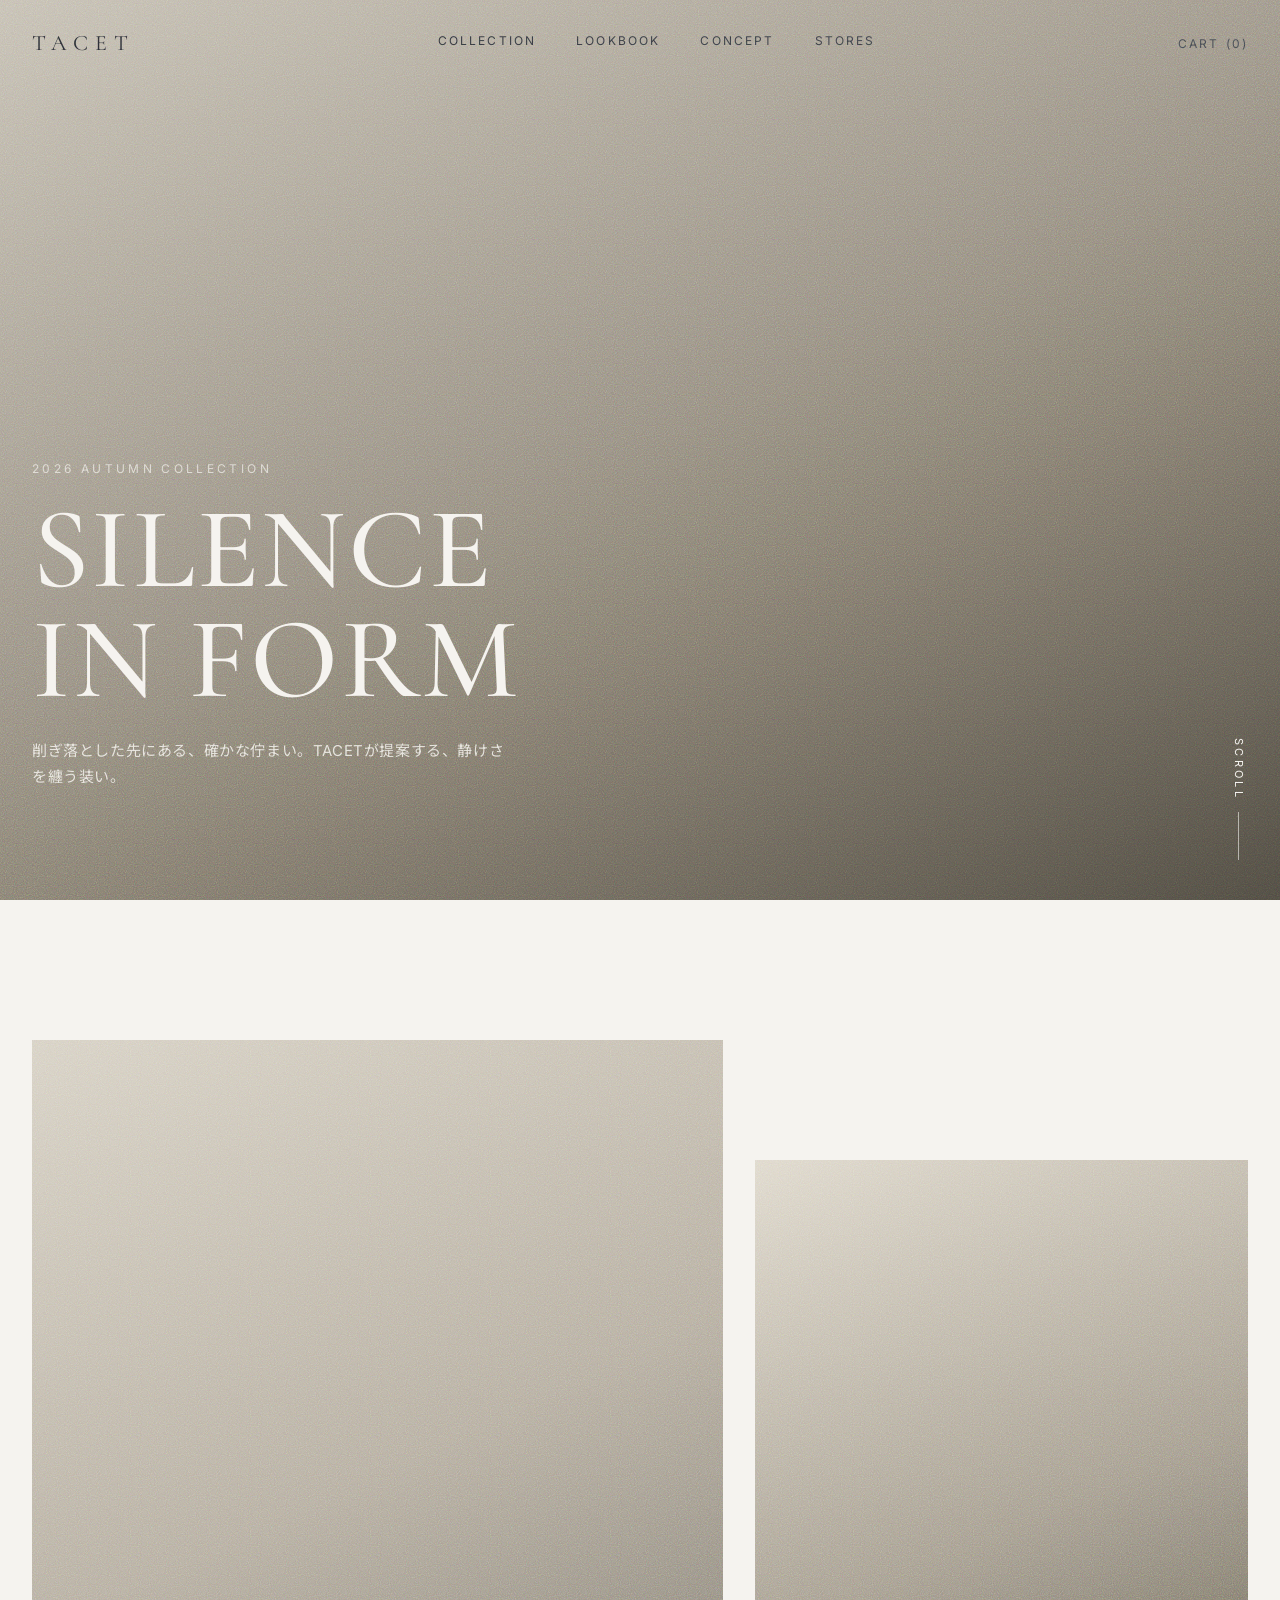
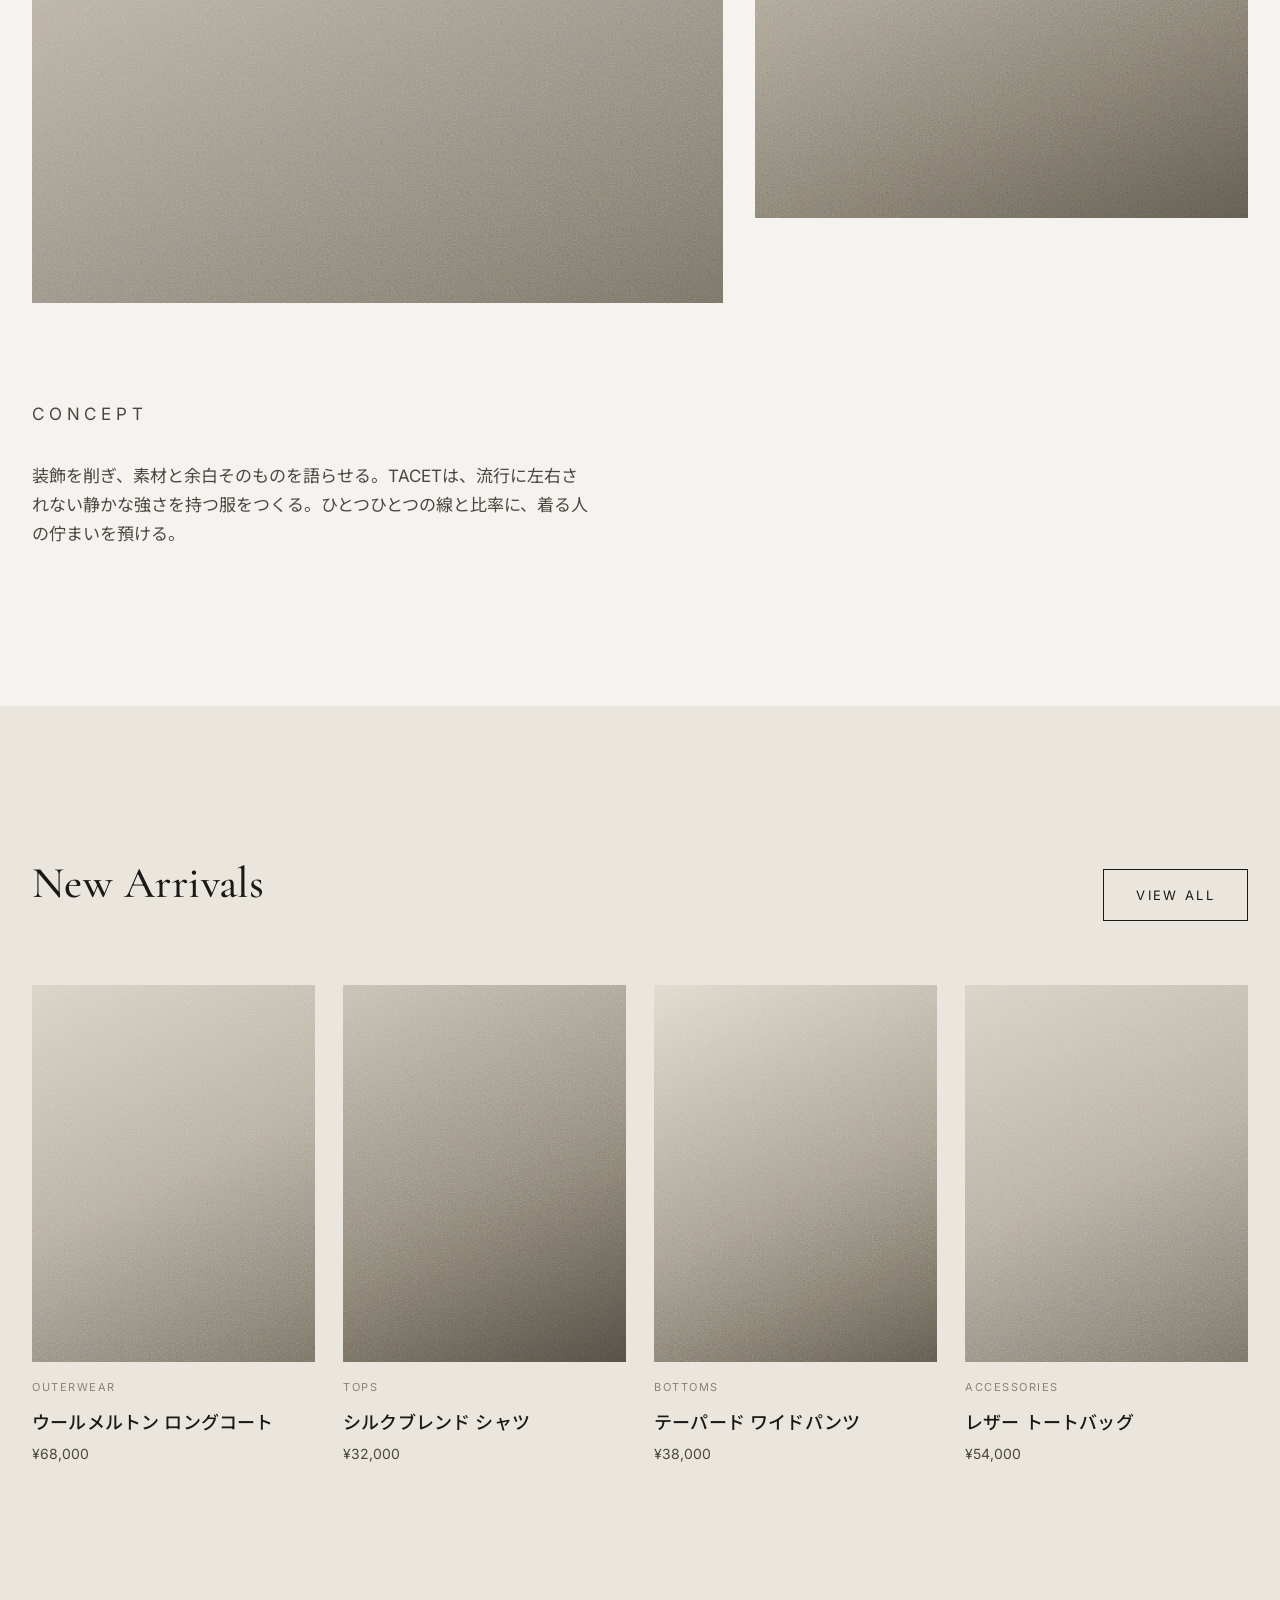
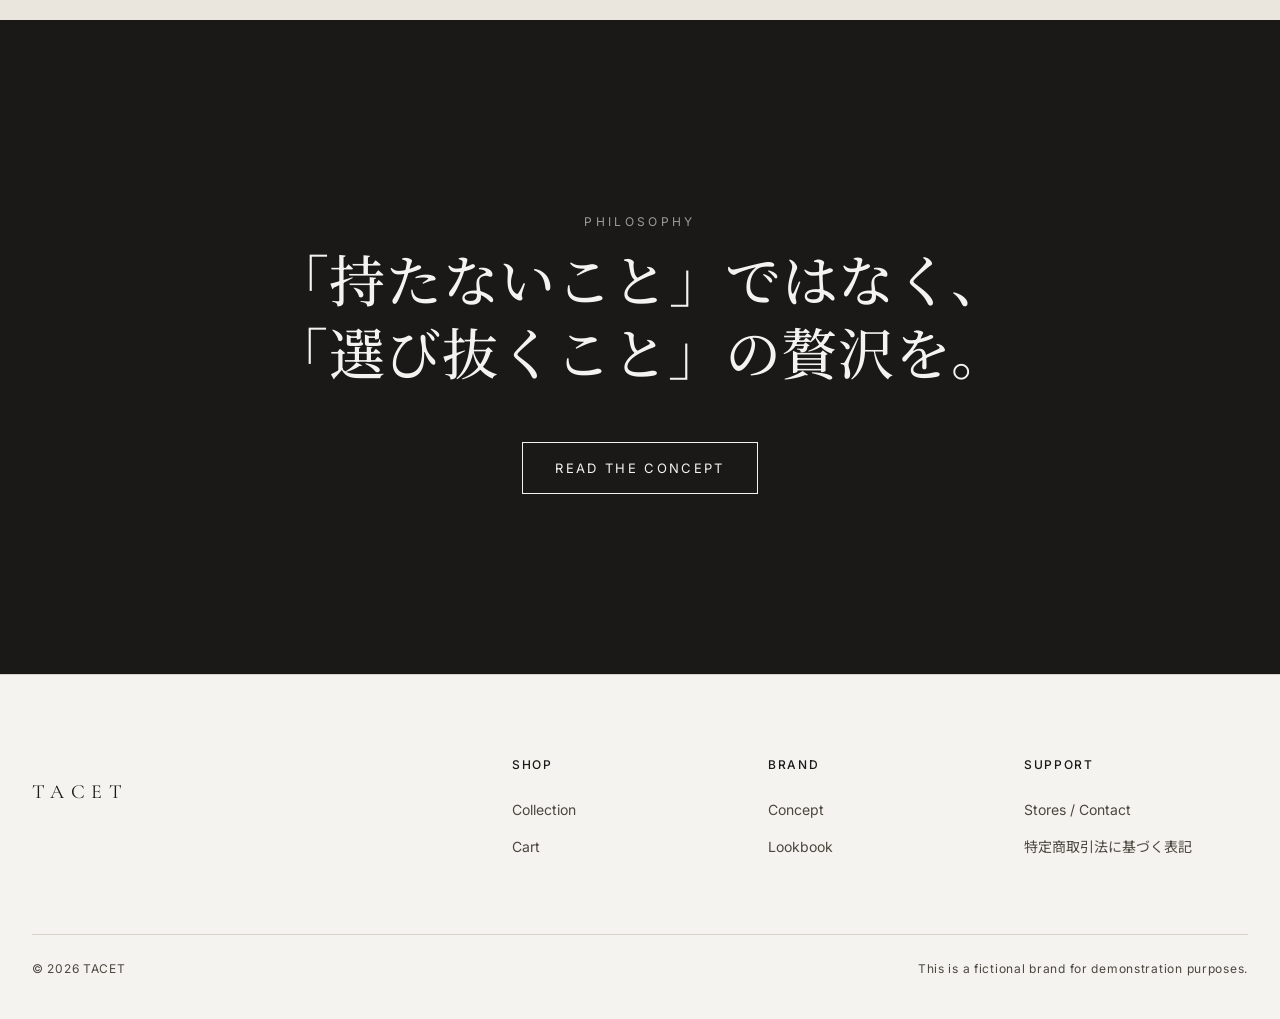
==== index.html @ 33ae452b "Initial commit" ====
<!DOCTYPE html>
<html lang="ja">
<head>
<meta charset="UTF-8">
<meta name="viewport" content="width=device-width, initial-scale=1.0">
<title>TACET — 静けさを、纏う。</title>
<link rel="preconnect" href="https://fonts.googleapis.com">
<link rel="preconnect" href="https://fonts.gstatic.com" crossorigin>
<link href="https://fonts.googleapis.com/css2?family=Cormorant+Garamond:wght@400;500;600&family=Inter:wght@400;500&family=Noto+Sans+JP:wght@300;400;500&family=Noto+Serif+JP:wght@500&display=swap" rel="stylesheet">
<link rel="stylesheet" href="css/style.css">
</head>
<body>

<header class="site-header">
  <div class="container">
    <a href="index.html" class="logo">TACET</a>
    <nav class="main-nav">
      <a href="collection.html">Collection</a>
      <a href="lookbook.html">Lookbook</a>
      <a href="concept.html">Concept</a>
      <a href="contact.html">Stores</a>
    </nav>
    <div class="header-actions">
      <a href="cart.html" class="cart-link">Cart<span class="cart-count" data-cart-count>(0)</span></a>
      <button class="nav-toggle" aria-label="メニューを開く">Menu</button>
    </div>
  </div>
</header>

<main>

  <section class="hero">
    <div class="ph ph-2"></div>
    <div class="container hero-content">
      <p class="eyebrow" style="color:rgba(245,243,239,.7)">2026 Autumn Collection</p>
      <h1 class="hero-title">SILENCE<br>IN FORM</h1>
      <p class="hero-sub">削ぎ落とした先にある、確かな佇まい。TACETが提案する、静けさを纏う装い。</p>
    </div>
    <span class="scroll-cue">Scroll</span>
  </section>

  <section class="section-pad">
    <div class="container">
      <div class="offset-grid">
        <div class="ph ph-1"></div>
        <div class="ph ph-3"></div>
        <div class="editorial-copy">
          <p class="eyebrow">Concept</p>
          <p>装飾を削ぎ、素材と余白そのものを語らせる。TACETは、流行に左右されない静かな強さを持つ服をつくる。ひとつひとつの線と比率に、着る人の佇まいを預ける。</p>
        </div>
      </div>
    </div>
  </section>

  <section class="section-pad" style="background:var(--color-bg-alt)">
    <div class="container">
      <div class="section-head">
        <h2>New Arrivals</h2>
        <a href="collection.html" class="btn">View All</a>
      </div>
      <div class="product-row">
        <a class="product-card" href="product.html?id=1">
          <div class="ph ph-1"></div>
          <p class="cat">Outerwear</p>
          <h3>ウールメルトン ロングコート</h3>
          <p class="price">¥68,000</p>
        </a>
        <a class="product-card" href="product.html?id=2">
          <div class="ph ph-2"></div>
          <p class="cat">Tops</p>
          <h3>シルクブレンド シャツ</h3>
          <p class="price">¥32,000</p>
        </a>
        <a class="product-card" href="product.html?id=3">
          <div class="ph ph-3"></div>
          <p class="cat">Bottoms</p>
          <h3>テーパード ワイドパンツ</h3>
          <p class="price">¥38,000</p>
        </a>
        <a class="product-card" href="product.html?id=4">
          <div class="ph ph-1"></div>
          <p class="cat">Accessories</p>
          <h3>レザー トートバッグ</h3>
          <p class="price">¥54,000</p>
        </a>
      </div>
    </div>
  </section>

  <section class="concept-teaser">
    <div class="container">
      <p class="eyebrow">Philosophy</p>
      <h2>「持たないこと」ではなく、<br>「選び抜くこと」の贅沢を。</h2>
      <a href="concept.html" class="btn btn-inverse">Read the Concept</a>
    </div>
  </section>

</main>

<footer class="site-footer">
  <div class="container">
    <div class="footer-grid">
      <div>
        <p class="logo" style="color:var(--color-ink); font-size:20px;">TACET</p>
      </div>
      <div>
        <h4>Shop</h4>
        <ul>
          <li><a href="collection.html">Collection</a></li>
          <li><a href="cart.html">Cart</a></li>
        </ul>
      </div>
      <div>
        <h4>Brand</h4>
        <ul>
          <li><a href="concept.html">Concept</a></li>
          <li><a href="lookbook.html">Lookbook</a></li>
        </ul>
      </div>
      <div>
        <h4>Support</h4>
        <ul>
          <li><a href="contact.html">Stores / Contact</a></li>
          <li><a href="legal.html">特定商取引法に基づく表記</a></li>
        </ul>
      </div>
    </div>
    <div class="footer-bottom">
      <span>&copy; 2026 TACET</span>
      <span>This is a fictional brand for demonstration purposes.</span>
    </div>
  </div>
</footer>

<script src="js/main.js"></script>
</body>
</html>
---- css/style.css ----
/* ==========================================================================
   TACET — Design Tokens & Base
   ========================================================================== */

:root {
  /* Color */
  --color-bg: #F5F3EF;
  --color-bg-alt: #EAE6DE;
  --color-ink: #1A1917;
  --color-ink-soft: #4A473F;
  --color-accent: #8C8275;
  --color-border: #D8D3C9;
  --color-bg-inverse: #1A1917;
  --color-ink-inverse: #F5F3EF;

  /* Type */
  --font-serif: 'Cormorant Garamond', 'Noto Serif JP', serif;
  --font-sans: 'Inter', 'Noto Sans JP', sans-serif;

  /* Layout */
  --container-max: 1440px;
  --container-pad: 32px;
  --header-h: 88px;

  /* Motion */
  --ease: cubic-bezier(0.22, 1, 0.36, 1);
  --dur: 0.6s;
}

@media (max-width: 767px) {
  :root {
    --container-pad: 20px;
    --header-h: 64px;
  }
}

*, *::before, *::after { box-sizing: border-box; }

html { scroll-behavior: smooth; }

body {
  margin: 0;
  background: var(--color-bg);
  color: var(--color-ink);
  font-family: var(--font-sans);
  font-size: 16px;
  line-height: 1.7;
  -webkit-font-smoothing: antialiased;
}

img { max-width: 100%; display: block; }

a { color: inherit; text-decoration: none; }

ul { list-style: none; margin: 0; padding: 0; }

h1, h2, h3, h4 {
  font-family: var(--font-serif);
  font-weight: 500;
  margin: 0;
  letter-spacing: 0.01em;}

.container {
  max-width: var(--container-max);
  margin: 0 auto;
  padding: 0 var(--container-pad);
}

.eyebrow {
  display: inline-block;
  font-size: 12px;
  letter-spacing: 0.28em;
  text-transform: uppercase;
  color: var(--color-accent);
  margin-bottom: 16px;
}

.btn {
  display: inline-flex;
  align-items: center;
  gap: 10px;
  padding: 14px 32px;
  border: 1px solid var(--color-ink);
  background: transparent;
  color: var(--color-ink);
  font-family: var(--font-sans);
  font-size: 13px;
  letter-spacing: 0.18em;
  text-transform: uppercase;
  cursor: pointer;
  transition: background var(--dur) var(--ease), color var(--dur) var(--ease);
}

.btn:hover { background: var(--color-ink); color: var(--color-ink-inverse); }

.btn-inverse {
  border-color: var(--color-ink-inverse);
  color: var(--color-ink-inverse);
}

.btn-inverse:hover { background: var(--color-ink-inverse); color: var(--color-ink); }

/* Placeholder imagery — stands in for editorial photography until real
   assets are supplied. Grain overlay keeps it from reading as "broken". */
.ph {
  position: relative;
  overflow: hidden;
  background: linear-gradient(155deg, #C9C3B6 0%, #A9A196 45%, #6E695F 100%);
}

.ph::after {
  content: '';
  position: absolute;
  inset: 0;
  opacity: 0.5;
  mix-blend-mode: overlay;
  background-image: url("data:image/svg+xml,%3Csvg xmlns='http://www.w3.org/2000/svg' width='120' height='120'%3E%3Cfilter id='n'%3E%3CfeTurbulence type='fractalNoise' baseFrequency='0.9' numOctaves='2' stitchTiles='stitch'/%3E%3C/filter%3E%3Crect width='100%25' height='100%25' filter='url(%23n)'/%3E%3C/svg%3E");
}

.ph-1 { background: linear-gradient(155deg, #D6D0C3 0%, #B4AC9E 50%, #736E62 100%); }
.ph-2 { background: linear-gradient(155deg, #C4BEB1 0%, #928A7C 50%, #4E4A41 100%); }
.ph-3 { background: linear-gradient(155deg, #DED8CB 0%, #A39B8C 55%, #5C574C 100%); }

/* ==========================================================================
   Header
   ========================================================================== */

.site-header {
  position: fixed;
  top: 0;
  left: 0;
  right: 0;
  height: var(--header-h);
  display: flex;
  align-items: center;
  z-index: 100;
  mix-blend-mode: difference;
}

.site-header .container {
  display: flex;
  align-items: center;
  justify-content: space-between;
  width: 100%;
}

.logo {
  font-family: var(--font-serif);
  font-size: 22px;
  letter-spacing: 0.32em;
  color: var(--color-ink-inverse);
}

.main-nav {
  display: flex;
  gap: 40px;
}

.main-nav a {
  font-size: 12px;
  letter-spacing: 0.18em;
  text-transform: uppercase;
  color: var(--color-ink-inverse);
  padding-bottom: 4px;
  border-bottom: 1px solid transparent;
  transition: border-color var(--dur) var(--ease);
}

.main-nav a:hover { border-color: var(--color-ink-inverse); }

.header-actions {
  display: flex;
  align-items: center;
  gap: 24px;
}

.cart-link {
  font-size: 12px;
  letter-spacing: 0.18em;
  text-transform: uppercase;
  color: var(--color-ink-inverse);
  position: relative;
}

.cart-count {
  display: inline-block;
  min-width: 16px;
  margin-left: 6px;
}

.nav-toggle {
  display: none;
  background: none;
  border: none;
  color: var(--color-ink-inverse);
  font-size: 12px;
  letter-spacing: 0.18em;
  text-transform: uppercase;
  cursor: pointer;
}

@media (max-width: 1023px) {
  .main-nav { display: none; }
  .nav-toggle { display: block; }
}

/* ==========================================================================
   Hero
   ========================================================================== */

.hero {
  position: relative;
  height: 100svh;
  min-height: 560px;
  display: flex;
  align-items: flex-end;
  color: var(--color-ink-inverse);
}

.hero .ph { position: absolute; inset: 0; }

.hero-content {
  position: relative;
  z-index: 2;
  width: 100%;
  padding-bottom: 96px;
}

.hero-title {
  font-size: clamp(48px, 9vw, 132px);
  line-height: 0.95;
  letter-spacing: 0.02em;
}

.hero-sub {
  margin-top: 24px;
  max-width: 480px;
  font-size: 15px;
  letter-spacing: 0.04em;
  color: rgba(245, 243, 239, 0.85);
}

.scroll-cue {
  position: absolute;
  right: var(--container-pad);
  bottom: 40px;
  z-index: 2;
  writing-mode: vertical-rl;
  font-size: 11px;
  letter-spacing: 0.3em;
  text-transform: uppercase;
  color: var(--color-ink-inverse);
  display: flex;
  align-items: center;
  gap: 12px;
}

.scroll-cue::after {
  content: '';
  width: 1px;
  height: 48px;
  background: rgba(245, 243, 239, 0.6);
}

@media (max-width: 767px) {
  .hero-content { padding-bottom: 64px; }
  .scroll-cue { display: none; }
}

/* ==========================================================================
   Section scaffolding
   ========================================================================== */

section { position: relative; }

.section-pad { padding: 140px 0; }

@media (max-width: 767px) {
  .section-pad { padding: 80px 0; }
}

.section-head {
  display: flex;
  align-items: flex-end;
  justify-content: space-between;
  gap: 24px;
  margin-bottom: 64px;
}

.section-head h2 {
  font-size: clamp(28px, 4vw, 44px);
}

/* Offset editorial grid: two images of different heights, deliberately
   staggered rather than aligned, to read as "considered", not centered. */
.offset-grid {
  display: grid;
  grid-template-columns: 7fr 5fr;
  gap: 32px;
  align-items: start;
}

.offset-grid .ph:nth-child(1) { aspect-ratio: 4 / 5; }
.offset-grid .ph:nth-child(2) { aspect-ratio: 3 / 4; margin-top: 120px; }

@media (max-width: 767px) {
  .offset-grid { grid-template-columns: 1fr; }
  .offset-grid .ph:nth-child(2) { margin-top: 0; }
}

.editorial-copy {
  grid-column: 1 / -1;
  max-width: 560px;
  margin-top: 48px;
}

.editorial-copy p {
  font-size: 17px;
  color: var(--color-ink-soft);
}

/* ==========================================================================
   Product preview row
   ========================================================================== */

.product-row {
  display: grid;
  grid-template-columns: repeat(4, 1fr);
  gap: 28px;
}

@media (max-width: 1023px) {
  .product-row { grid-template-columns: repeat(2, 1fr); }
}

@media (max-width: 767px) {
  .product-row { grid-template-columns: 1fr 1fr; gap: 16px; }
}

.product-card .ph { aspect-ratio: 3 / 4; margin-bottom: 16px; }

.product-card .cat {
  font-size: 11px;
  letter-spacing: 0.14em;
  text-transform: uppercase;
  color: var(--color-accent);
}

.product-card h3 {
  font-size: 18px;
  margin-top: 6px;
  font-family: var(--font-sans);
  font-weight: 500;
  letter-spacing: 0.01em;
}

.product-card .price {
  margin-top: 4px;
  font-size: 14px;
  color: var(--color-ink-soft);
}

/* ==========================================================================
   Concept teaser (fullscreen dark)
   ========================================================================== */

.concept-teaser {
  background: var(--color-bg-inverse);
  color: var(--color-ink-inverse);
  padding: 180px 0;
  text-align: center;
}

.concept-teaser .eyebrow { color: var(--color-ink-inverse); opacity: 0.6; }

.concept-teaser h2 {
  font-size: clamp(32px, 5vw, 56px);
  max-width: 760px;
  margin: 0 auto;
  line-height: 1.3;
}

.concept-teaser .btn { margin-top: 48px; }

/* ==========================================================================
   Footer
   ========================================================================== */

.site-footer {
  border-top: 1px solid var(--color-border);
  padding: 80px 0 40px;
}

.footer-grid {
  display: grid;
  grid-template-columns: 2fr 1fr 1fr 1fr;
  gap: 32px;
}

.footer-grid h4 {
  font-family: var(--font-sans);
  font-size: 12px;
  letter-spacing: 0.14em;
  text-transform: uppercase;
  margin-bottom: 20px;
}

.footer-grid li { margin-bottom: 10px; }

.footer-grid a { font-size: 14px; color: var(--color-ink-soft); }

.footer-bottom {
  margin-top: 64px;
  padding-top: 24px;
  border-top: 1px solid var(--color-border);
  display: flex;
  justify-content: space-between;
  font-size: 12px;
  letter-spacing: 0.06em;
  color: var(--color-ink-soft);
}

@media (max-width: 767px) {
  .footer-grid { grid-template-columns: 1fr 1fr; }
  .footer-bottom { flex-direction: column; gap: 8px; }
}
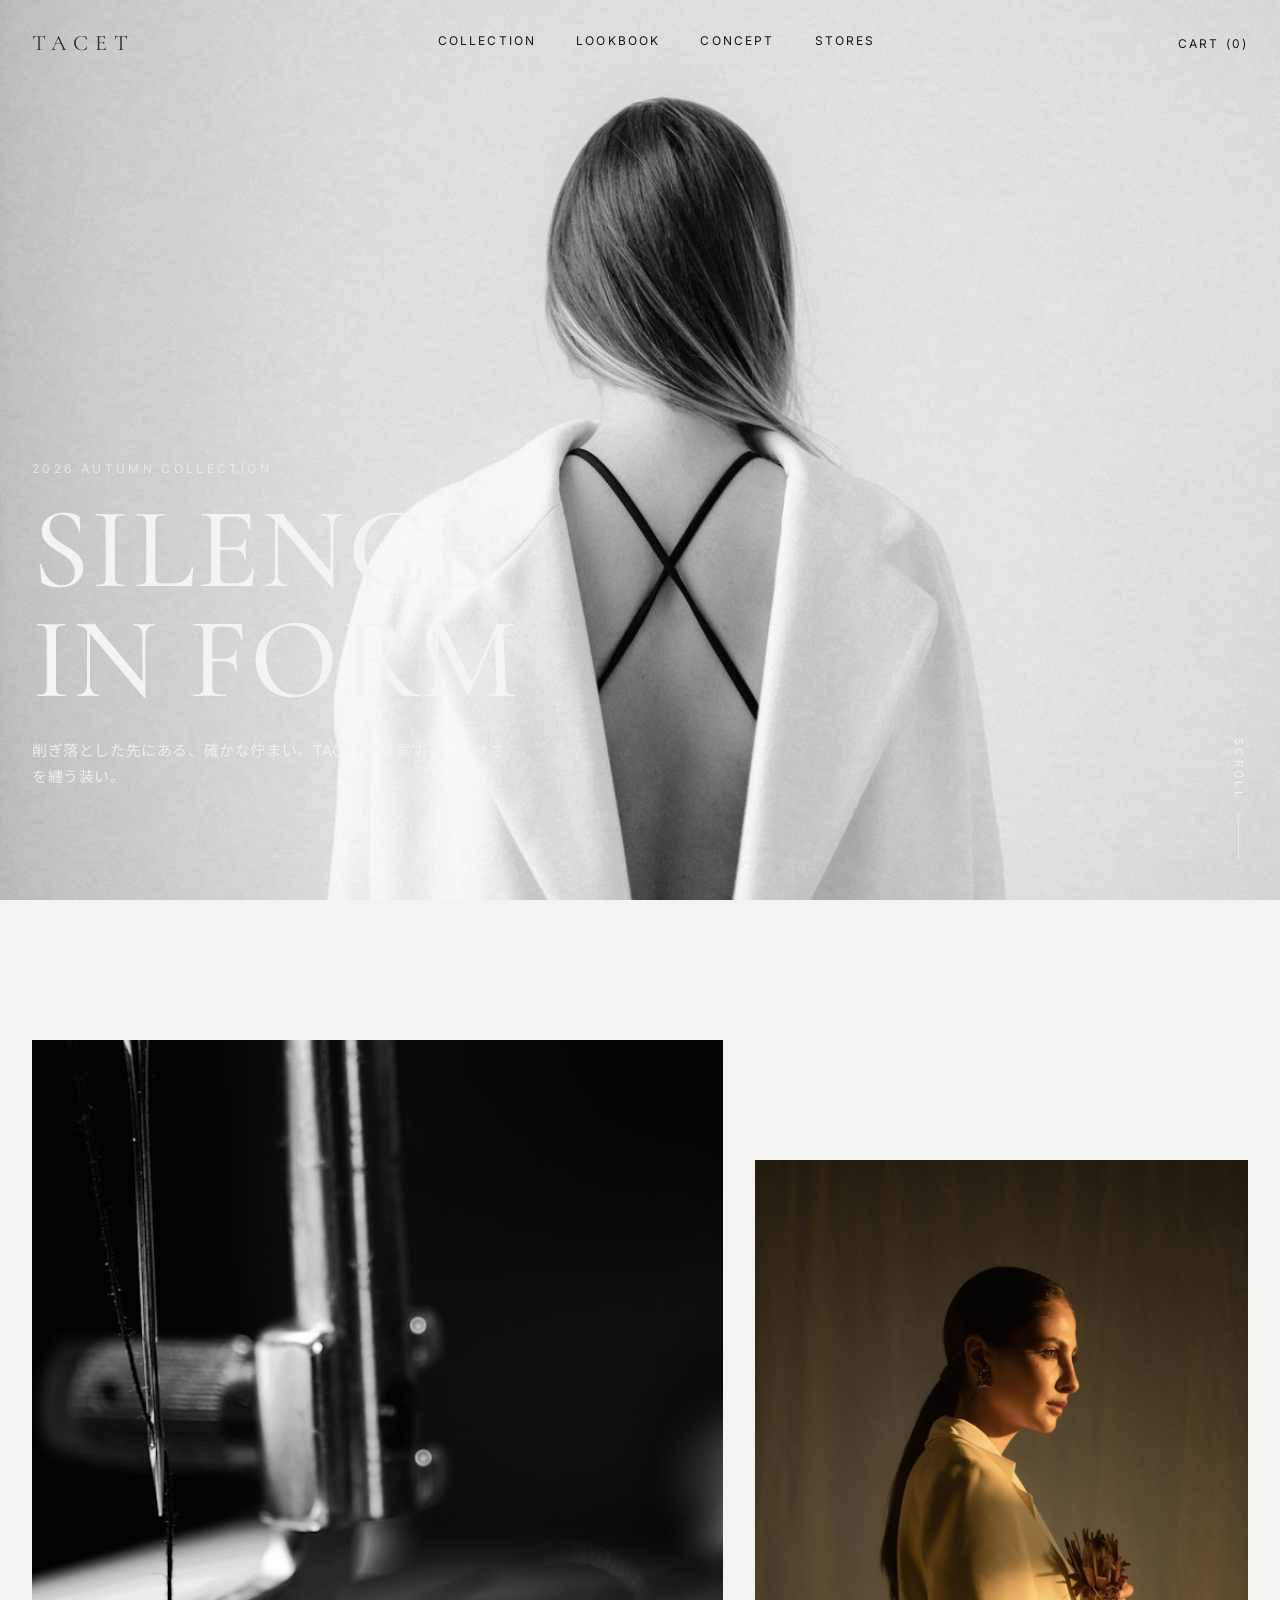
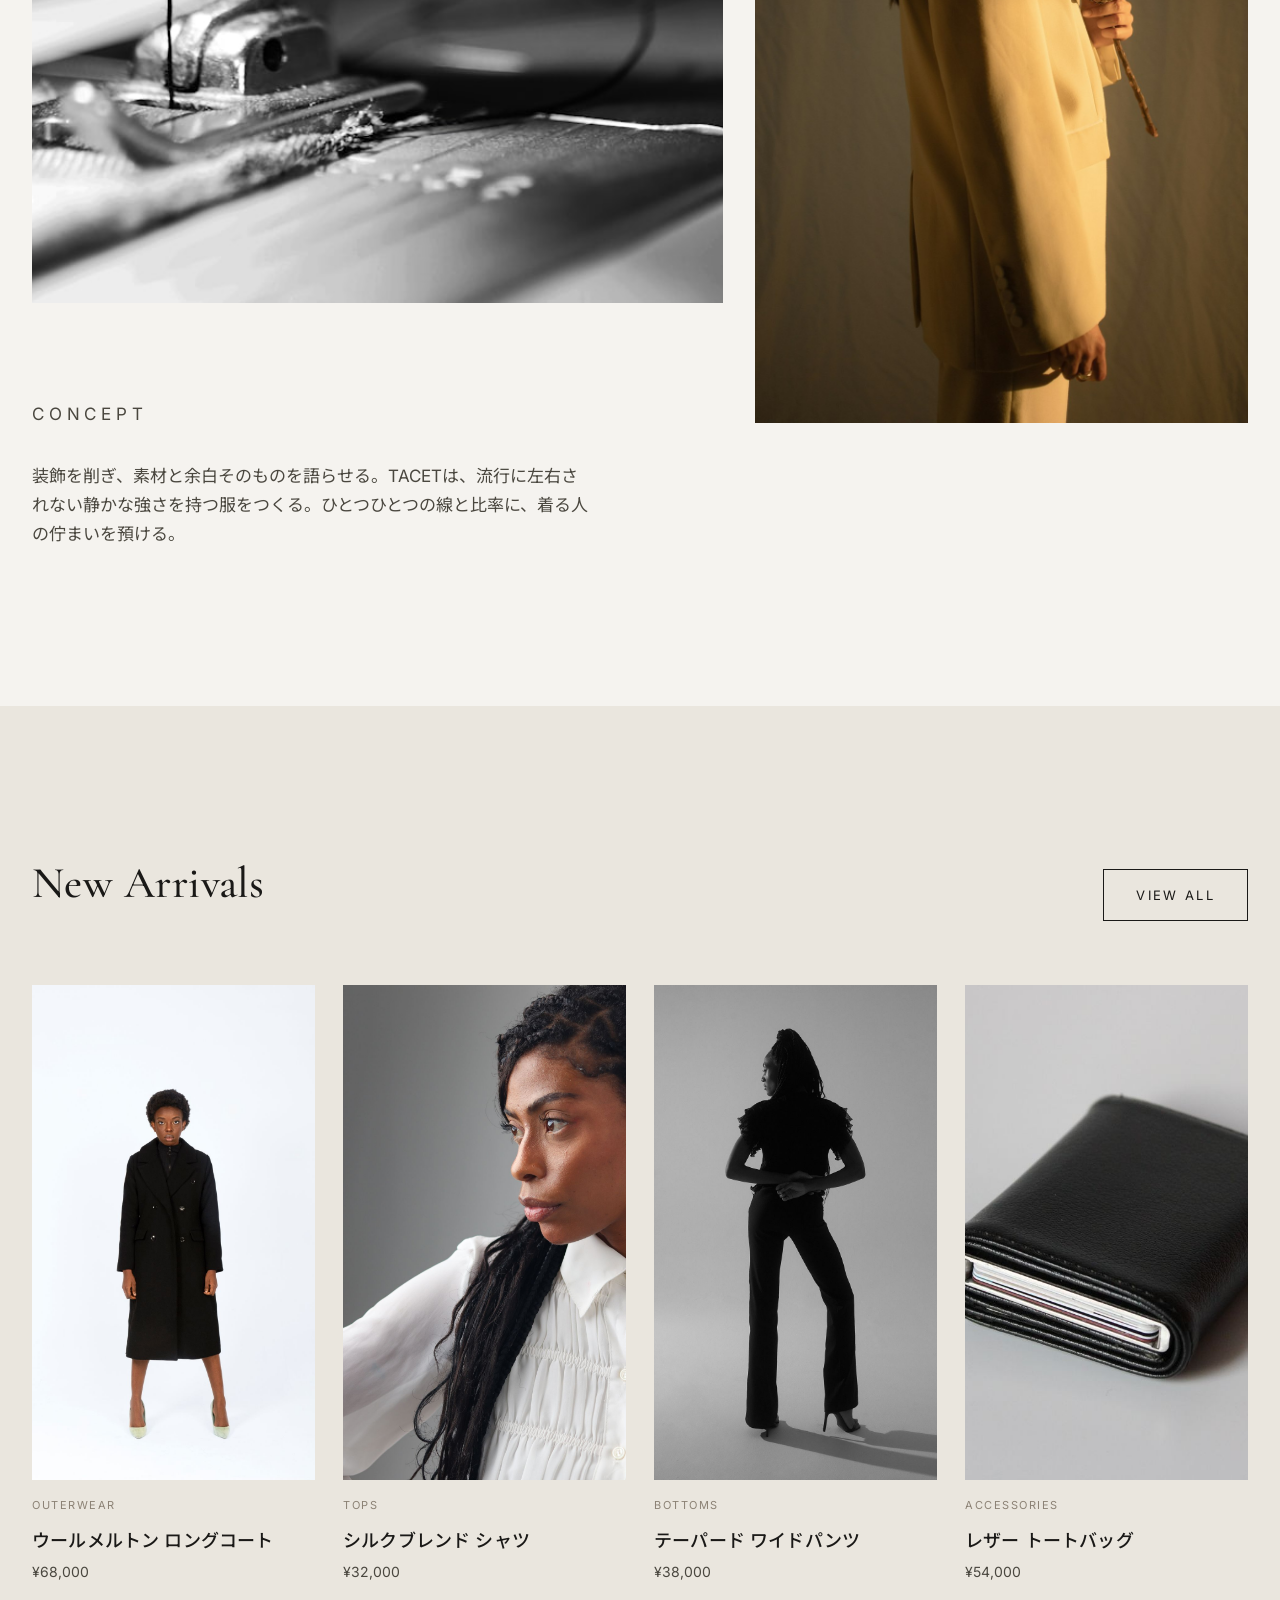
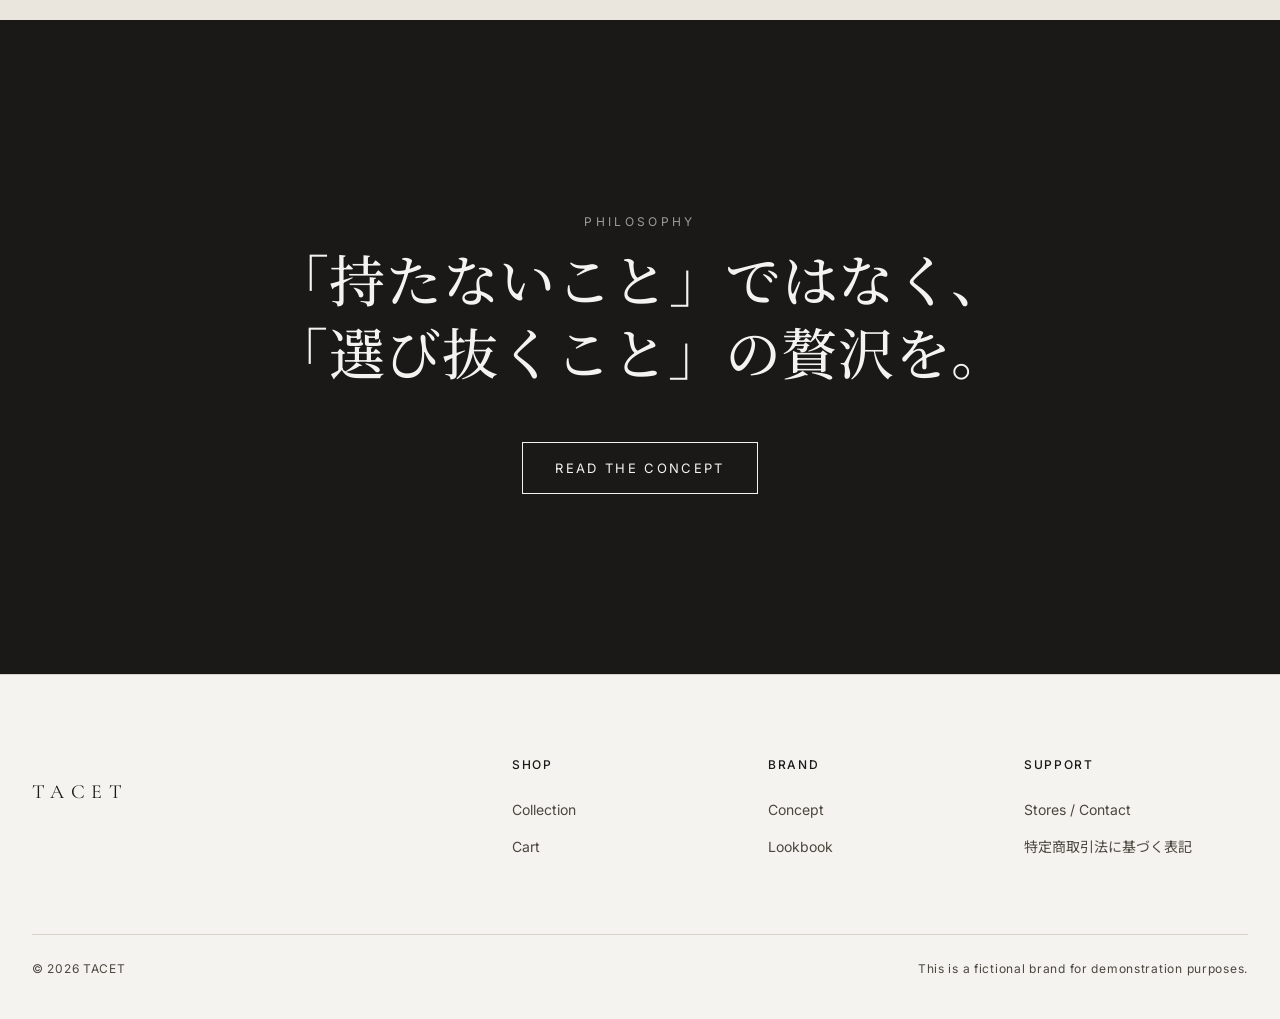
==== commit 5cc3bf44: "Replace placeholder images with real stock photography Source 49 free-license photos (Unsplash/Pexel" ====
--- a/index.html
+++ b/index.html
@@ -30,7 +30,7 @@
 <main>
 
   <section class="hero">
-    <div class="ph ph-2"></div>
+    <img class="ph ph-2" src="assets/images/concept/concept-hero.jpg" alt="静けさを纏うTACETのイメージビジュアル">
     <div class="container hero-content">
       <p class="eyebrow" style="color:rgba(245,243,239,.7)">2026 Autumn Collection</p>
       <h1 class="hero-title">SILENCE<br>IN FORM</h1>
@@ -42,8 +42,8 @@
   <section class="section-pad">
     <div class="container">
       <div class="offset-grid">
-        <div class="ph ph-1"></div>
-        <div class="ph ph-3"></div>
+        <img class="ph ph-1" src="assets/images/concept/concept-material.jpg" alt="上質な天然素材の織り目のクローズアップ" loading="lazy">
+        <img class="ph ph-3" src="assets/images/concept/concept-presence.jpg" alt="服を纏う人の静かな佇まい" loading="lazy">
         <div class="editorial-copy">
           <p class="eyebrow">Concept</p>
           <p>装飾を削ぎ、素材と余白そのものを語らせる。TACETは、流行に左右されない静かな強さを持つ服をつくる。ひとつひとつの線と比率に、着る人の佇まいを預ける。</p>
@@ -60,25 +60,25 @@
       </div>
       <div class="product-row">
         <a class="product-card" href="product.html?id=1">
-          <div class="ph ph-1"></div>
+          <img class="ph ph-1" src="assets/images/p01-1.jpg" alt="ウールメルトン ロングコート" loading="lazy">
           <p class="cat">Outerwear</p>
           <h3>ウールメルトン ロングコート</h3>
           <p class="price">¥68,000</p>
         </a>
         <a class="product-card" href="product.html?id=2">
-          <div class="ph ph-2"></div>
+          <img class="ph ph-2" src="assets/images/p05-1.jpg" alt="シルクブレンド シャツ" loading="lazy">
           <p class="cat">Tops</p>
           <h3>シルクブレンド シャツ</h3>
           <p class="price">¥32,000</p>
         </a>
         <a class="product-card" href="product.html?id=3">
-          <div class="ph ph-3"></div>
+          <img class="ph ph-3" src="assets/images/p09-1.jpg" alt="テーパード ワイドパンツ" loading="lazy">
           <p class="cat">Bottoms</p>
           <h3>テーパード ワイドパンツ</h3>
           <p class="price">¥38,000</p>
         </a>
         <a class="product-card" href="product.html?id=4">
-          <div class="ph ph-1"></div>
+          <img class="ph ph-1" src="assets/images/p13-1.jpg" alt="レザー トートバッグ" loading="lazy">
           <p class="cat">Accessories</p>
           <h3>レザー トートバッグ</h3>
           <p class="price">¥54,000</p>
--- a/css/style.css
+++ b/css/style.css
@@ -121,6 +121,16 @@
 .ph-2 { background: linear-gradient(155deg, #C4BEB1 0%, #928A7C 50%, #4E4A41 100%); }
 .ph-3 { background: linear-gradient(155deg, #DED8CB 0%, #A39B8C 55%, #5C574C 100%); }
 
+/* Real photography drop-in: <img class="ph"> replaces the gradient div in
+   markup but still needs explicit sizing to fill its container like the
+   background-based placeholder did. */
+img.ph {
+  display: block;
+  width: 100%;
+  height: 100%;
+  object-fit: cover;
+}
+
 /* ==========================================================================
    Header
    ========================================================================== */
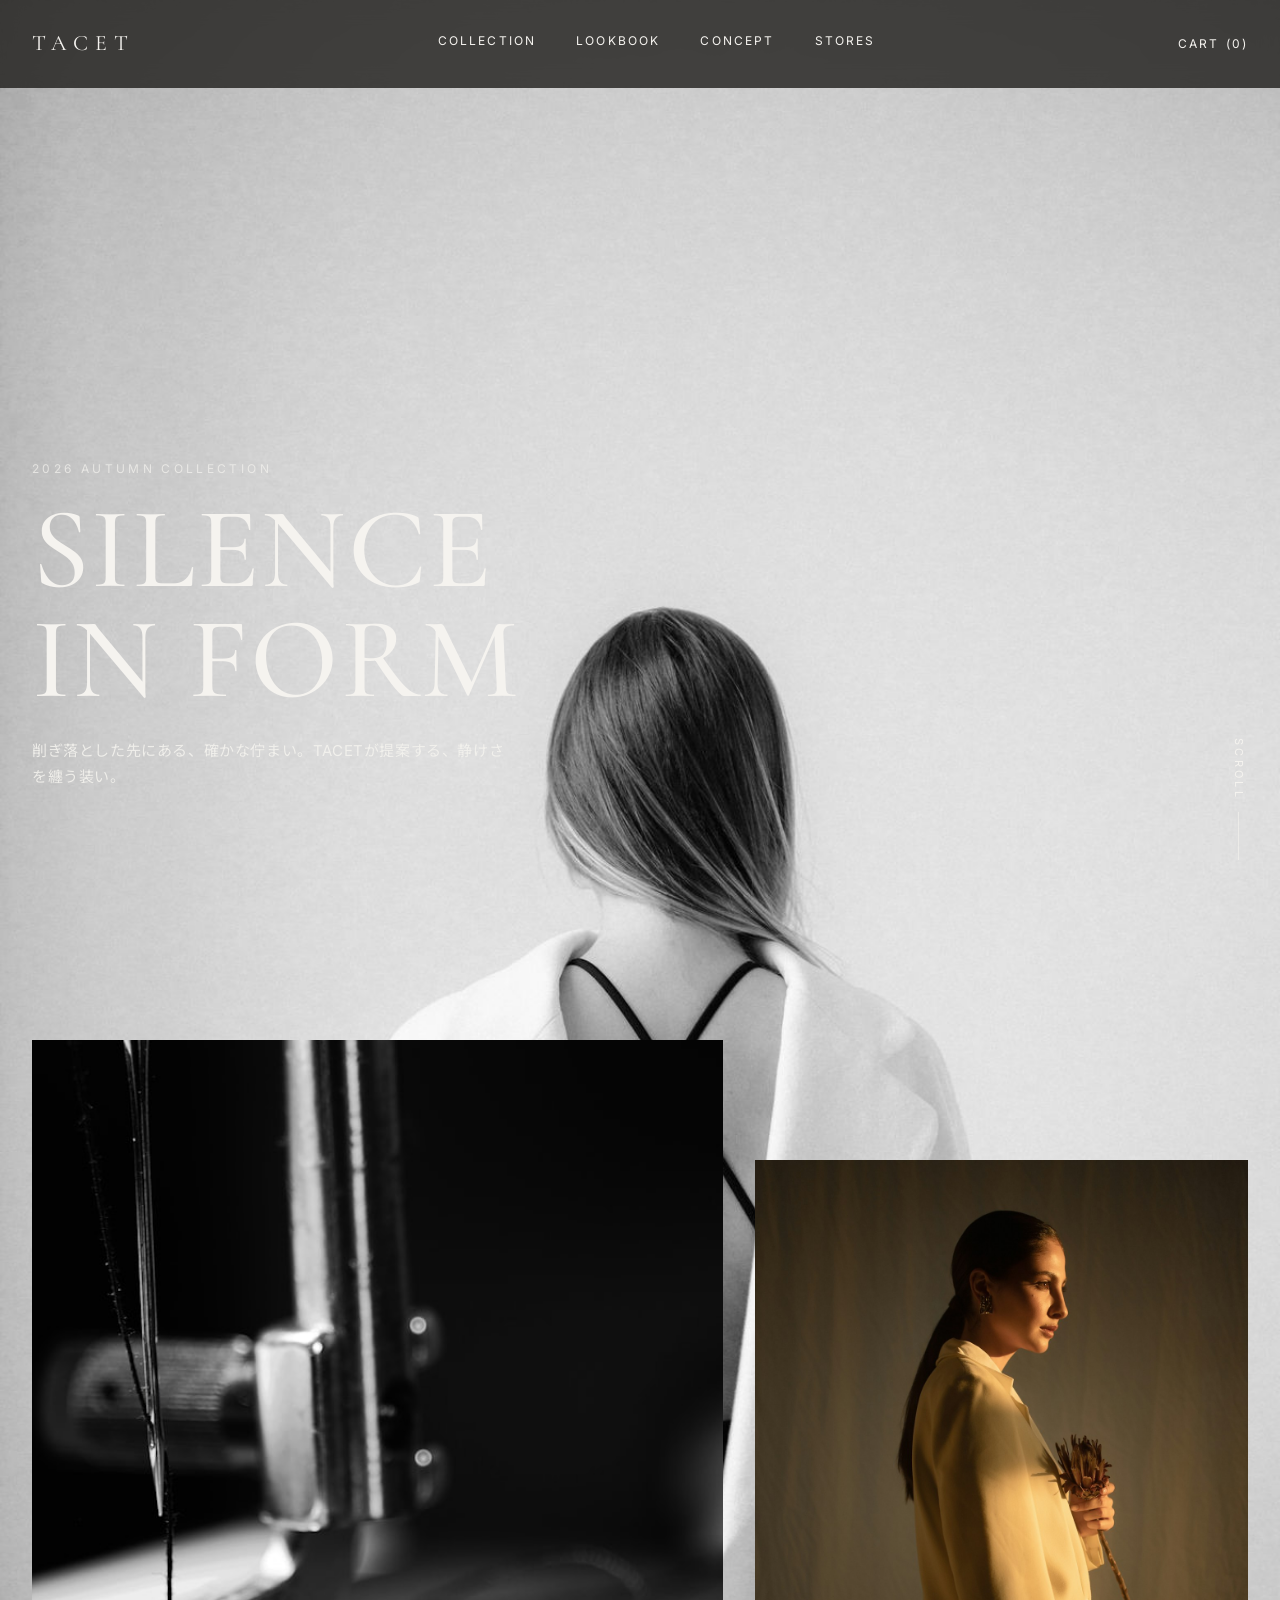
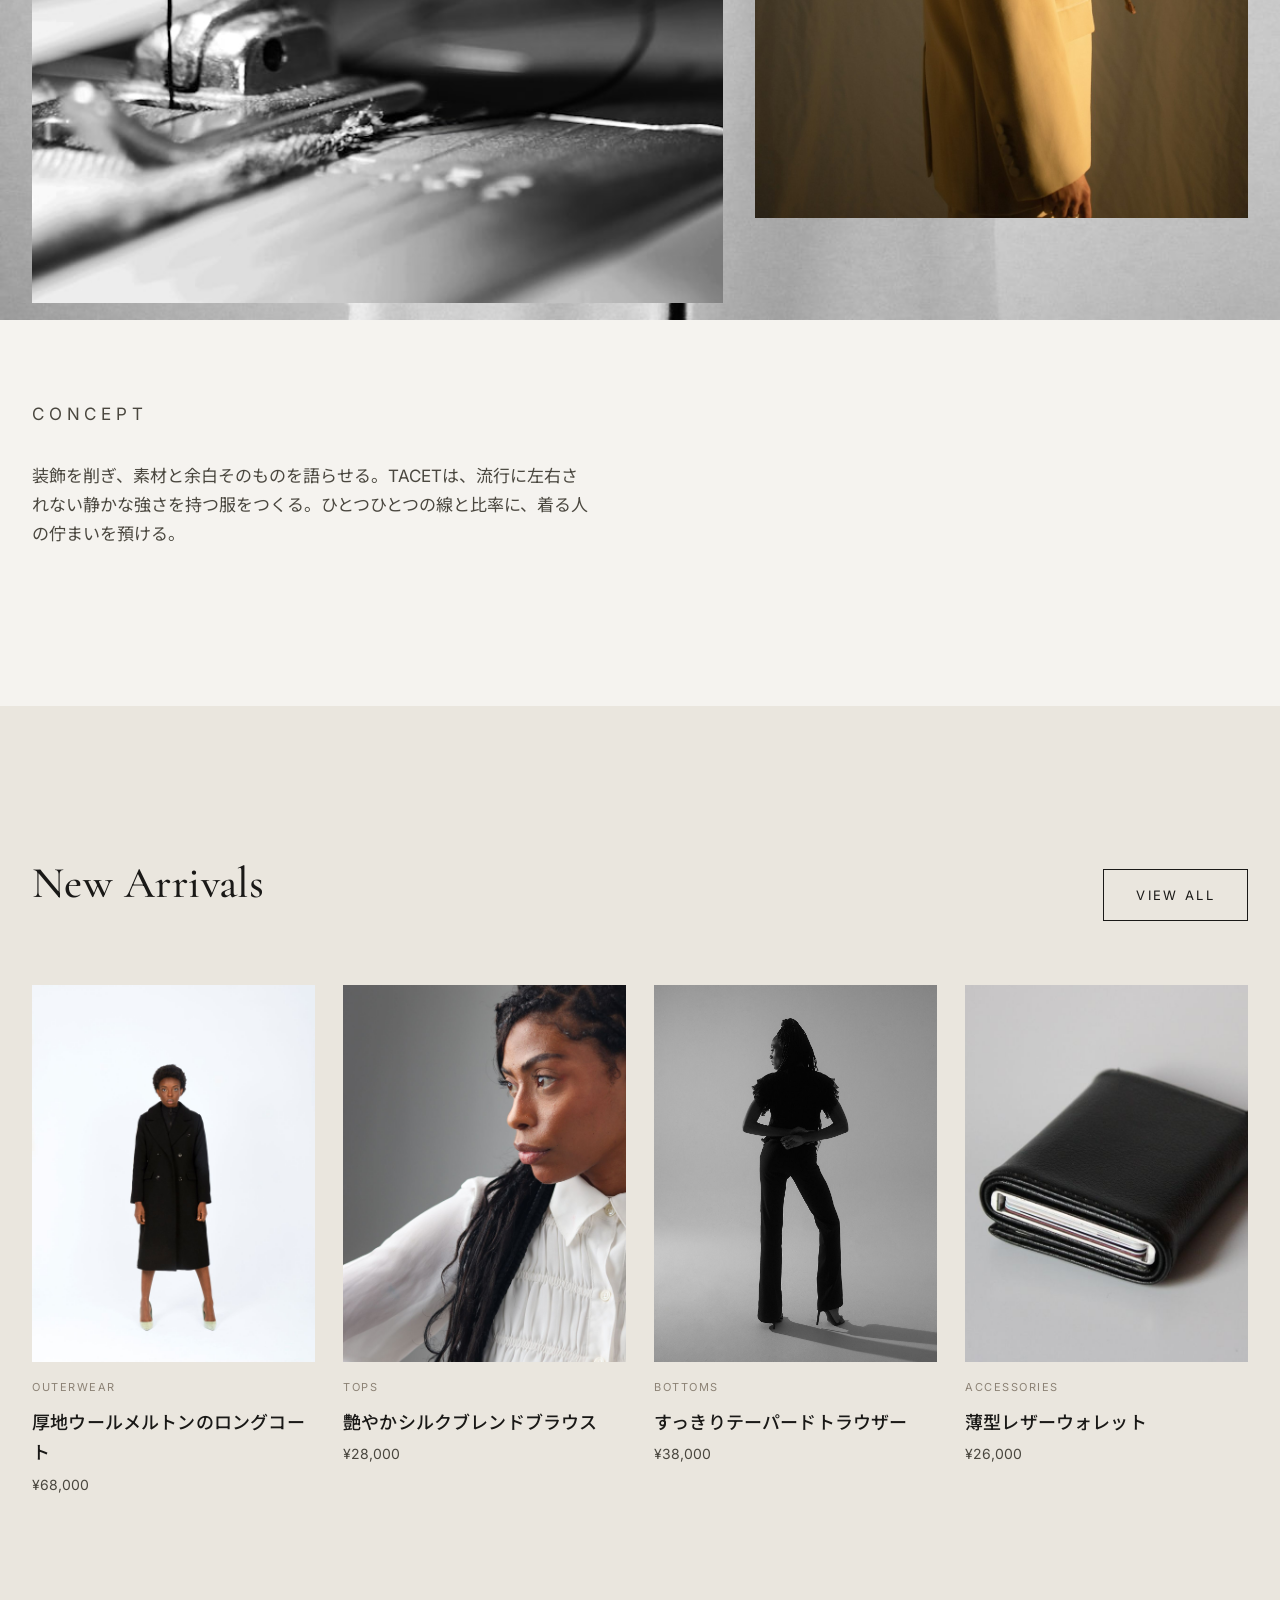
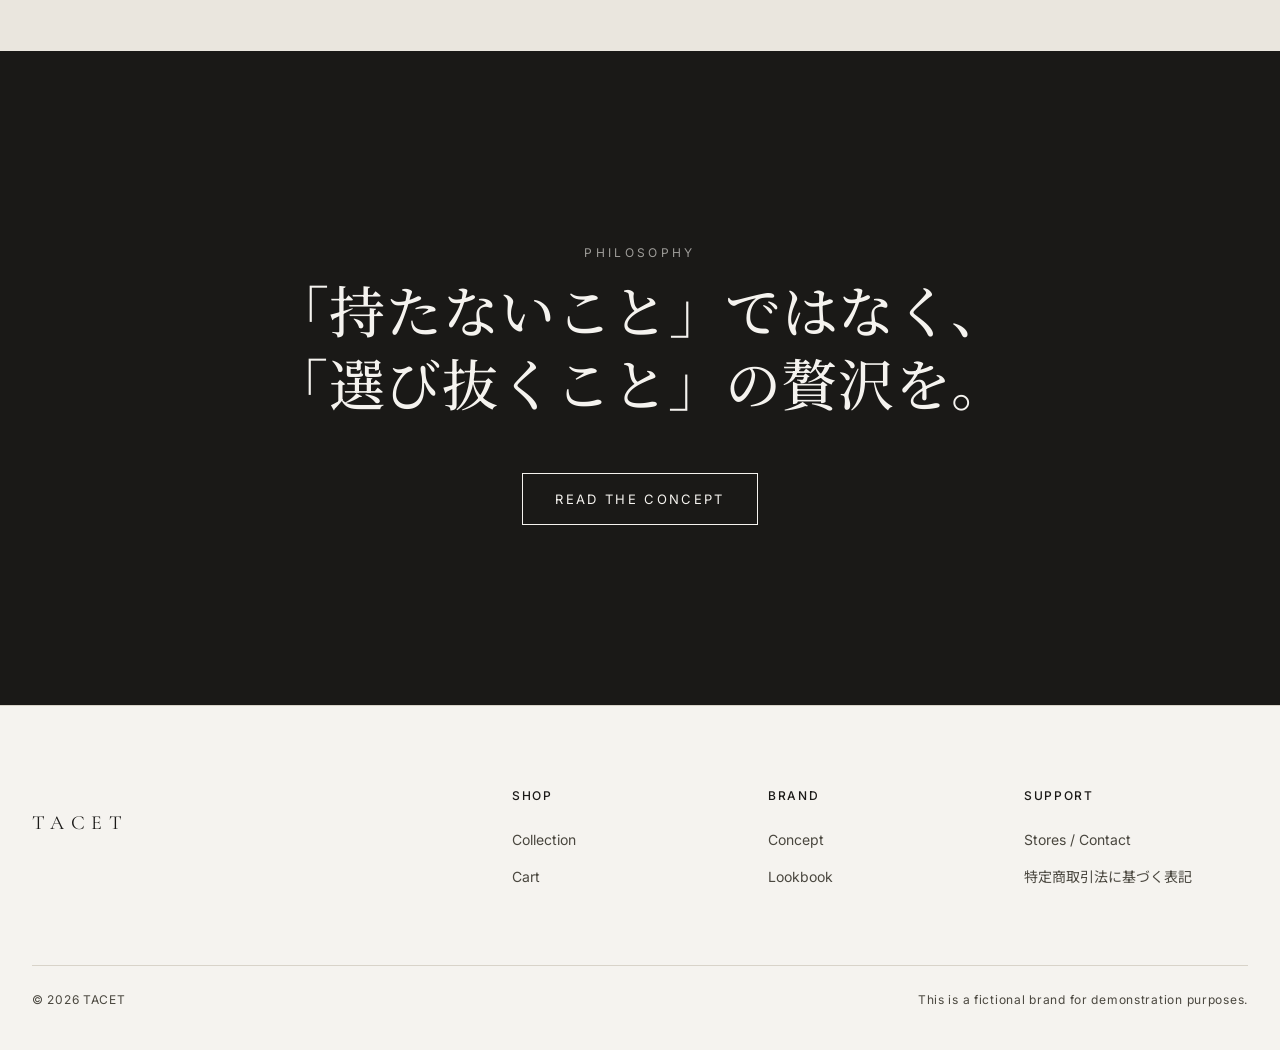
==== commit 989287c5: "Fix cross-browser/responsive bugs found in QA sweep - Fix [hidden] being overridden by display:grid " ====
--- a/index.html
+++ b/index.html
@@ -30,7 +30,7 @@
 <main>
 
   <section class="hero">
-    <img class="ph ph-2" src="assets/images/concept/concept-hero.jpg" alt="静けさを纏うTACETのイメージビジュアル">
+    <img class="ph" src="assets/images/concept/concept-hero.jpg" alt="静けさを纏うTACETのイメージビジュアル">
     <div class="container hero-content">
       <p class="eyebrow" style="color:rgba(245,243,239,.7)">2026 Autumn Collection</p>
       <h1 class="hero-title">SILENCE<br>IN FORM</h1>
@@ -42,8 +42,8 @@
   <section class="section-pad">
     <div class="container">
       <div class="offset-grid">
-        <img class="ph ph-1" src="assets/images/concept/concept-material.jpg" alt="上質な天然素材の織り目のクローズアップ" loading="lazy">
-        <img class="ph ph-3" src="assets/images/concept/concept-presence.jpg" alt="服を纏う人の静かな佇まい" loading="lazy">
+        <img class="ph" src="assets/images/concept/concept-material.jpg" alt="上質な天然素材の織り目のクローズアップ" loading="lazy">
+        <img class="ph" src="assets/images/concept/concept-presence.jpg" alt="服を纏う人の静かな佇まい" loading="lazy">
         <div class="editorial-copy">
           <p class="eyebrow">Concept</p>
           <p>装飾を削ぎ、素材と余白そのものを語らせる。TACETは、流行に左右されない静かな強さを持つ服をつくる。ひとつひとつの線と比率に、着る人の佇まいを預ける。</p>
@@ -59,29 +59,29 @@
         <a href="collection.html" class="btn">View All</a>
       </div>
       <div class="product-row">
-        <a class="product-card" href="product.html?id=1">
-          <img class="ph ph-1" src="assets/images/p01-1.jpg" alt="ウールメルトン ロングコート" loading="lazy">
+        <a class="product-card" href="product.html?id=p01">
+          <img class="ph" src="assets/images/p01-1.jpg" alt="厚地ウールメルトンのロングコート" loading="lazy">
           <p class="cat">Outerwear</p>
-          <h3>ウールメルトン ロングコート</h3>
+          <h3>厚地ウールメルトンのロングコート</h3>
           <p class="price">¥68,000</p>
         </a>
-        <a class="product-card" href="product.html?id=2">
-          <img class="ph ph-2" src="assets/images/p05-1.jpg" alt="シルクブレンド シャツ" loading="lazy">
+        <a class="product-card" href="product.html?id=p05">
+          <img class="ph" src="assets/images/p05-1.jpg" alt="艶やかシルクブレンドブラウス" loading="lazy">
           <p class="cat">Tops</p>
-          <h3>シルクブレンド シャツ</h3>
-          <p class="price">¥32,000</p>
+          <h3>艶やかシルクブレンドブラウス</h3>
+          <p class="price">¥28,000</p>
         </a>
-        <a class="product-card" href="product.html?id=3">
-          <img class="ph ph-3" src="assets/images/p09-1.jpg" alt="テーパード ワイドパンツ" loading="lazy">
+        <a class="product-card" href="product.html?id=p09">
+          <img class="ph" src="assets/images/p09-1.jpg" alt="すっきりテーパードトラウザー" loading="lazy">
           <p class="cat">Bottoms</p>
-          <h3>テーパード ワイドパンツ</h3>
+          <h3>すっきりテーパードトラウザー</h3>
           <p class="price">¥38,000</p>
         </a>
-        <a class="product-card" href="product.html?id=4">
-          <img class="ph ph-1" src="assets/images/p13-1.jpg" alt="レザー トートバッグ" loading="lazy">
+        <a class="product-card" href="product.html?id=p13">
+          <img class="ph" src="assets/images/p13-1.jpg" alt="薄型レザーウォレット" loading="lazy">
           <p class="cat">Accessories</p>
-          <h3>レザー トートバッグ</h3>
-          <p class="price">¥54,000</p>
+          <h3>薄型レザーウォレット</h3>
+          <p class="price">¥26,000</p>
         </a>
       </div>
     </div>
--- a/css/style.css
+++ b/css/style.css
@@ -127,7 +127,6 @@
 img.ph {
   display: block;
   width: 100%;
-  height: 100%;
   object-fit: cover;
 }
 
@@ -144,7 +143,9 @@
   display: flex;
   align-items: center;
   z-index: 100;
-  mix-blend-mode: difference;
+  background: rgba(26, 25, 23, 0.78);
+  -webkit-backdrop-filter: blur(10px);
+  backdrop-filter: blur(10px);
 }
 
 .site-header .container {
@@ -210,7 +211,36 @@
 }
 
 @media (max-width: 1023px) {
-  .main-nav { display: none; }
+  .main-nav {
+    position: fixed;
+    top: var(--header-h);
+    left: 0;
+    right: 0;
+    flex-direction: column;
+    gap: 0;
+    background: var(--color-bg-inverse);
+    padding: 4px var(--container-pad) 20px;
+    max-height: calc(100svh - var(--header-h));
+    overflow-y: auto;
+    opacity: 0;
+    visibility: hidden;
+    transform: translateY(-8px);
+    transition: opacity var(--dur) var(--ease), transform var(--dur) var(--ease), visibility 0s linear var(--dur);
+  }
+
+  .main-nav.is-open {
+    opacity: 1;
+    visibility: visible;
+    transform: translateY(0);
+    transition: opacity var(--dur) var(--ease), transform var(--dur) var(--ease);
+  }
+
+  .main-nav a {
+    color: var(--color-ink-inverse);
+    padding: 16px 0;
+    border-bottom: 1px solid rgba(245, 243, 239, 0.15);
+  }
+
   .nav-toggle { display: block; }
 }
 
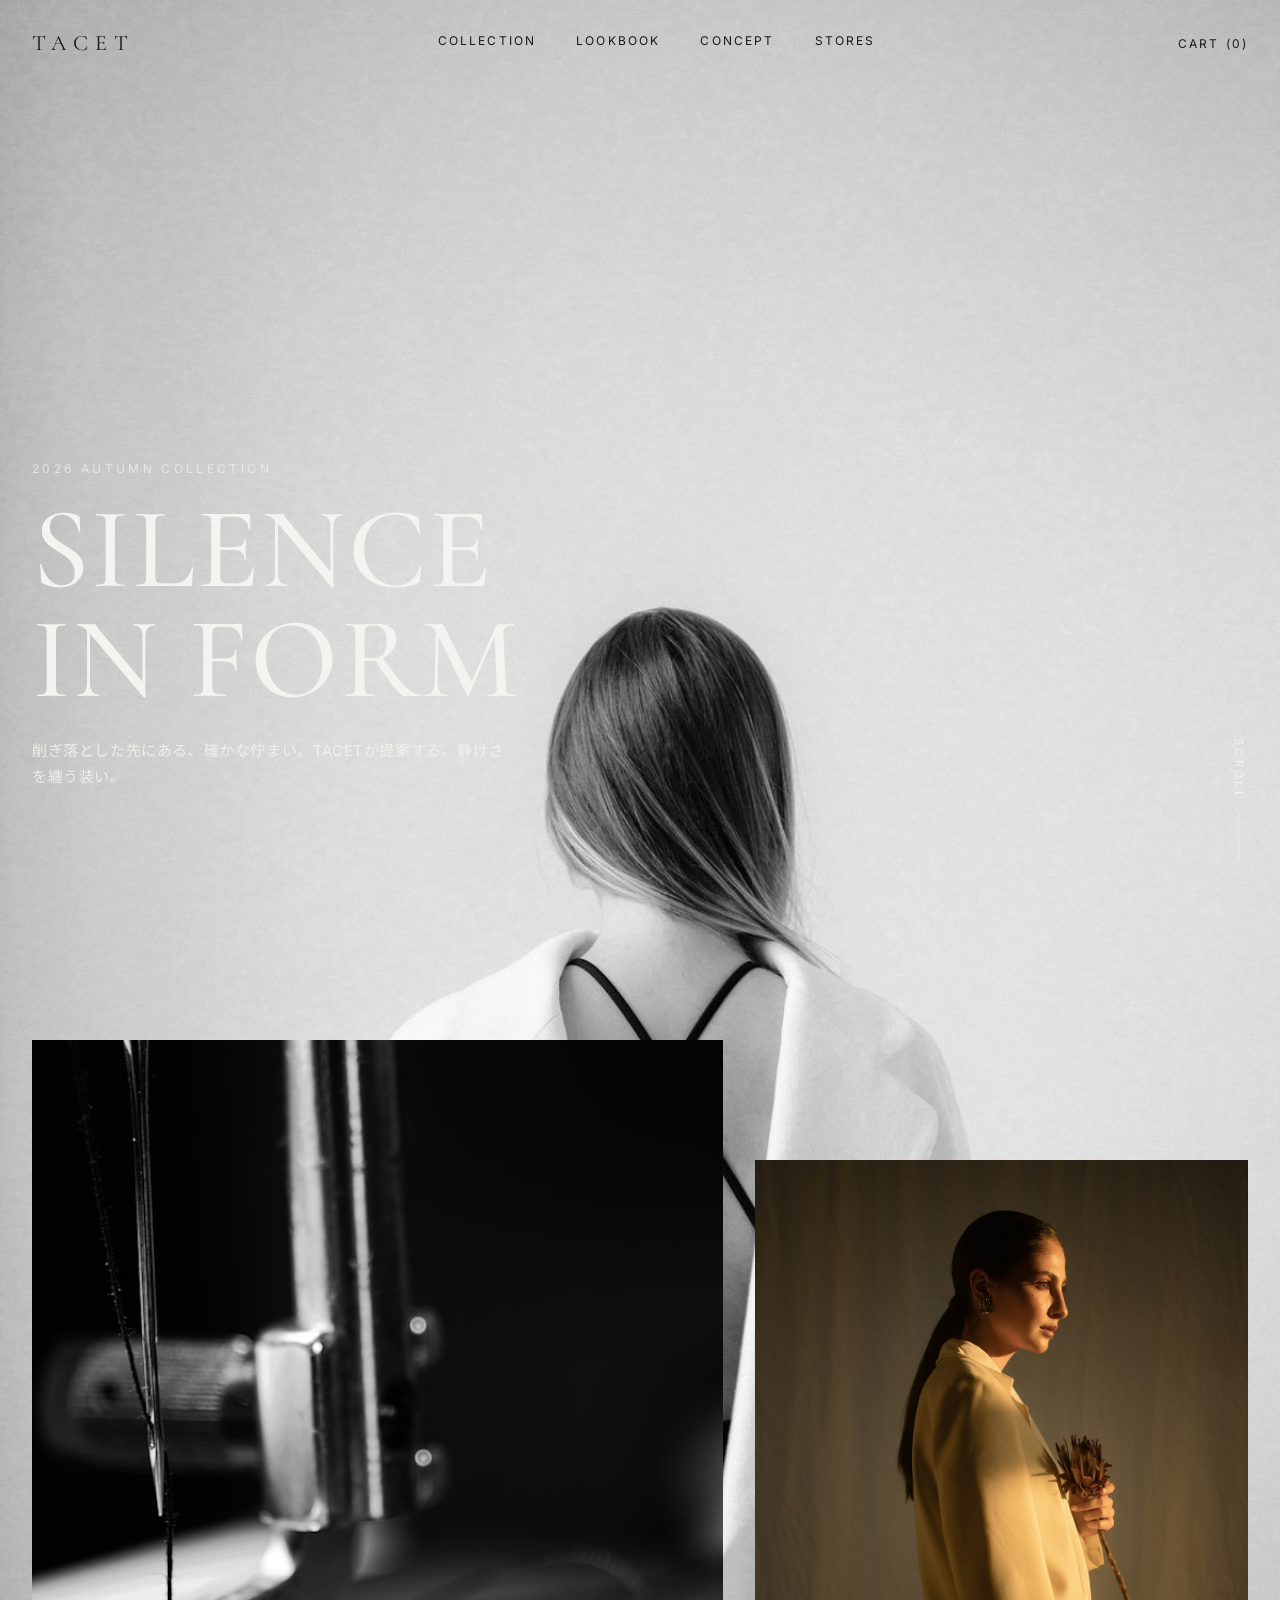
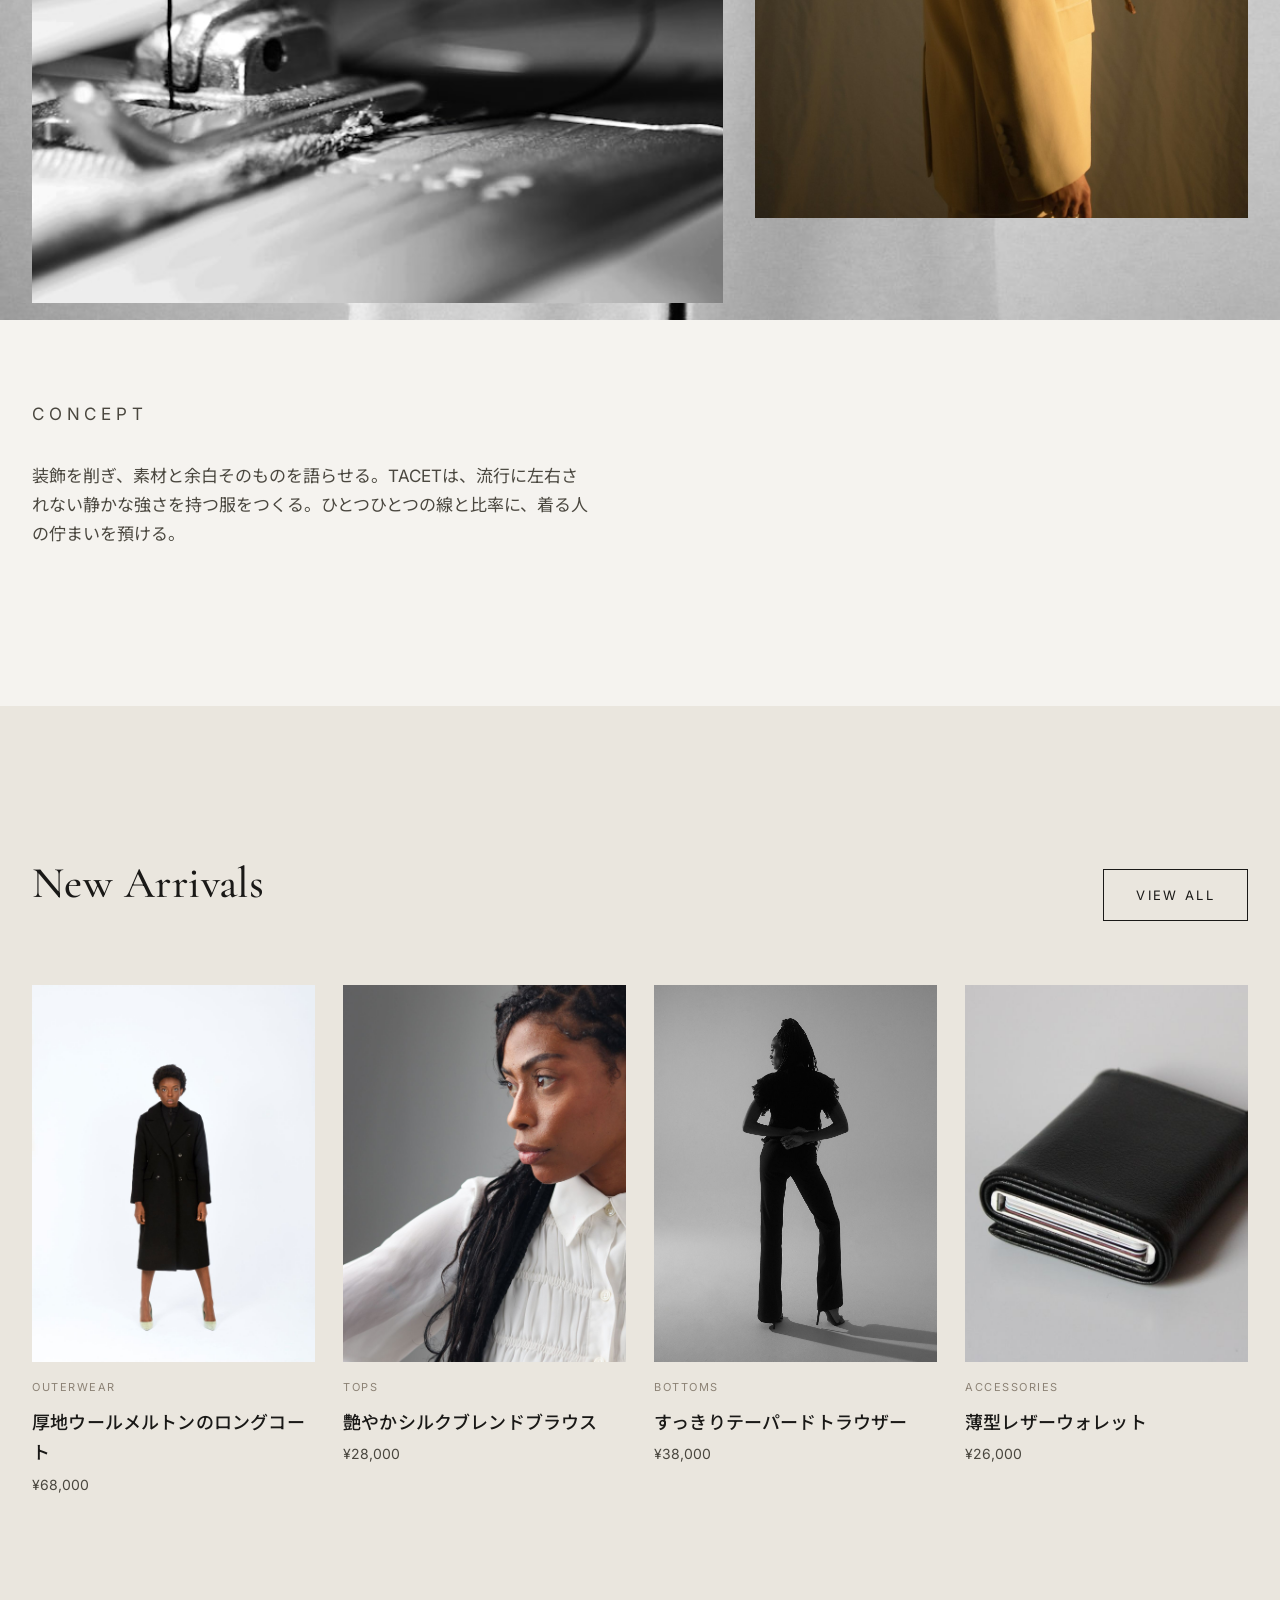
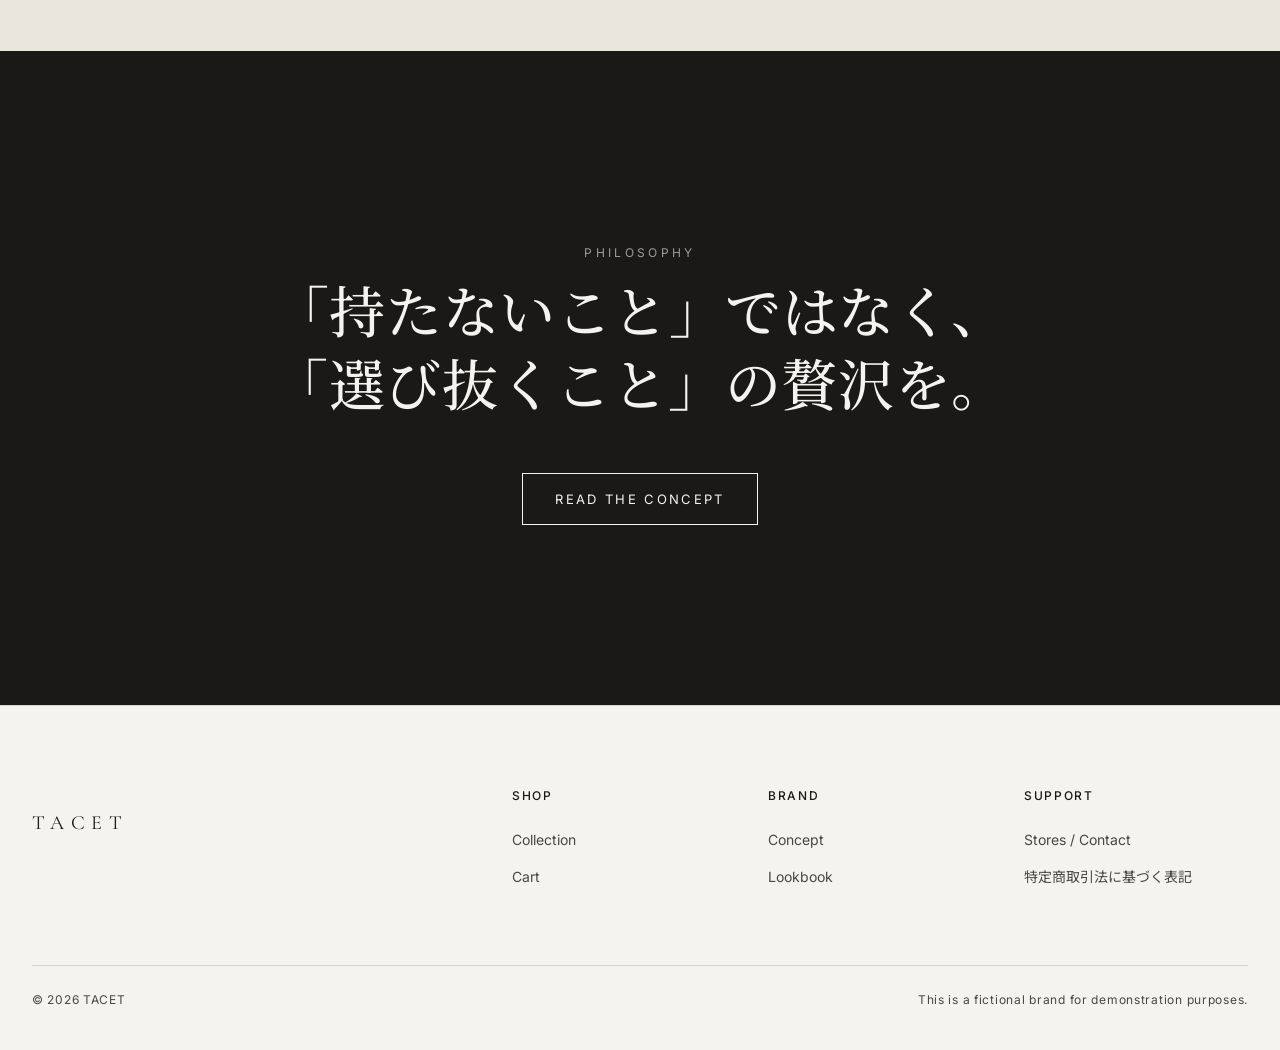
==== commit 5fd43138: "Header: switch text color dynamically instead of a fixed value A single flat header text color can't" ====
--- a/index.html
+++ b/index.html
@@ -87,7 +87,7 @@
     </div>
   </section>
 
-  <section class="concept-teaser">
+  <section class="concept-teaser" data-header-invert>
     <div class="container">
       <p class="eyebrow">Philosophy</p>
       <h2>「持たないこと」ではなく、<br>「選び抜くこと」の贅沢を。</h2>
--- a/css/style.css
+++ b/css/style.css
@@ -143,9 +143,6 @@
   display: flex;
   align-items: center;
   z-index: 100;
-  background: rgba(26, 25, 23, 0.78);
-  -webkit-backdrop-filter: blur(10px);
-  backdrop-filter: blur(10px);
 }
 
 .site-header .container {
@@ -159,7 +156,7 @@
   font-family: var(--font-serif);
   font-size: 22px;
   letter-spacing: 0.32em;
-  color: var(--color-ink-inverse);
+  color: var(--color-ink);
 }
 
 .main-nav {
@@ -171,13 +168,13 @@
   font-size: 12px;
   letter-spacing: 0.18em;
   text-transform: uppercase;
-  color: var(--color-ink-inverse);
+  color: var(--color-ink);
   padding-bottom: 4px;
   border-bottom: 1px solid transparent;
   transition: border-color var(--dur) var(--ease);
 }
 
-.main-nav a:hover { border-color: var(--color-ink-inverse); }
+.main-nav a:hover { border-color: currentColor; }
 
 .header-actions {
   display: flex;
@@ -189,7 +186,7 @@
   font-size: 12px;
   letter-spacing: 0.18em;
   text-transform: uppercase;
-  color: var(--color-ink-inverse);
+  color: var(--color-ink);
   position: relative;
 }
 
@@ -203,11 +200,20 @@
   display: none;
   background: none;
   border: none;
+  color: var(--color-ink);
+  font-size: 12px;
+  letter-spacing: 0.18em;
+  text-transform: uppercase;
+  cursor: pointer;
+}
+
+/* While a dark full-bleed section (e.g. .concept-teaser) scrolls underneath
+   the fixed header, js/main.js toggles this so the text stays legible. */
+.site-header.is-on-dark .logo,
+.site-header.is-on-dark .main-nav a,
+.site-header.is-on-dark .cart-link,
+.site-header.is-on-dark .nav-toggle {
   color: var(--color-ink-inverse);
-  font-size: 12px;
-  letter-spacing: 0.18em;
-  text-transform: uppercase;
-  cursor: pointer;
 }
 
 @media (max-width: 1023px) {
